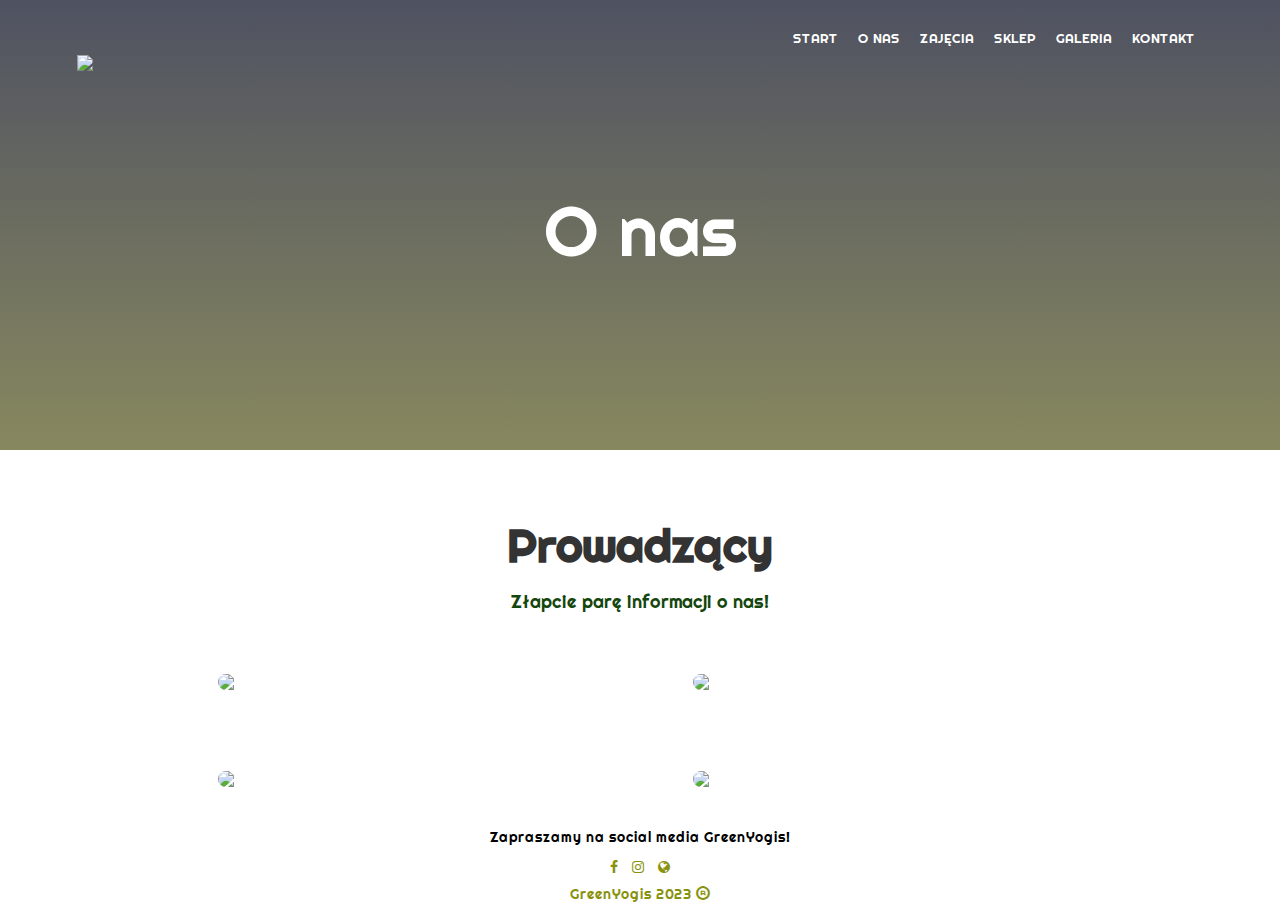
==== about.html @ d32f1602 "first" ====
<!DOCTYPE html>
<html>
<head>
    <meta name="viewport" content="width=device-width, initial-scale=1.0">
    <title>GreenYogis</title>
    <link rel="stylesheet" href="style.css">
    <link rel="preconnect" href="https://fonts.googleapis.com">
    <link rel="preconnect" href="https://fonts.gstatic.com" crossorigin>
    <link href="https://fonts.googleapis.com/css2?family=Righteous&display=swap" rel="stylesheet">
    <link rel="stylesheet" href="https://maxcdn.bootstrapcdn.com/bootstrap/3.3.7/css/bootstrap.min.css">
    <link rel="stylesheet" href="https://cdnjs.cloudflare.com/ajax/libs/font-awesome/4.7.0/css/font-awesome.min.css">
</head>

<body>
    <!-- start -->
    <section class="sub-header">
    
        <nav>
            <div class="nav-links" id="navLinks">
                <i class="glyphicon glyphicon-remove" onclick="hideMenu()"></i>
                <ul>
                    <li><a href = "index.html"> START</a></li>
                    <li><a href = "about.html"> O NAS</a></li>
                    <li><a href = "courses.html"> ZAJĘCIA</a></li>
                    <li><a href = "shop.html"> SKLEP</a></li>
                    <li><a href = "photos.html"> GALERIA</a></li>
                    <li><a href = "contact.html"> KONTAKT</a></li>
                </ul>

            </div>
            <a href="index.html"><img src="images/logo.png"></a>
          
            <i class="glyphicon glyphicon-chevron-left" onclick="showMenu()"></i>

        </nav>

        <div class="text-box">
            <h1>
                O nas
            </h1>
        </div>

    </section>

    <!-- JS for menu -->
    <script>
        var navLinks = document.getElementById("navLinks")

        function showMenu(){
            navLinks.style.right = "0";
        }
        function hideMenu(){
            navLinks.style.right = "-70%";
        }


    </script>
<!-- bio -->
<section class="bio">
    <h1>Prowadzący</h1>
    <p>Złapcie parę informacji o nas!</p>

    <div class="row">
        <div class="bio-col">
            <img src="images/przemek.jpeg">
            <a href="przemek.html">
                <div class="layer">
                    <h3>Przemek</h3>
                </div>
            </a>
        </div>
        <div class="bio-col">
            <img src="images/janek.jpeg">
            <a href="janek.html">
                <div class="layer">
                    <h3>Janek</h3>
                </div>
            </a>

        </div>
    </div>
    <div class="row">
        <div class="bio-col">
            <img src="images/dominika.jpg">
            <a href="domnika.html">
                <div class="layer">
                    <h3>Dominika</h3>
                </div>
            </a>
        </div>
        <div class="bio-col">
            <img src="images/angela.jpg">
            <a href="angela.html">
                <div class="layer">
                    <h3>Angela</h3>
                </div>
            </a>

        </div>
    </div>
</section>


    <!-- footer -->
    <section class="footer">
        <p class="invite">Zapraszamy na social media GreenYogis!</p>
        <div class="icons">
            <a href="https://www.facebook.com/profile.php?id=100077419555698" target="_blank">
                <i class="fa fa-facebook"></i>
            </a>
            <a href="https://www.instagram.com/green.yogis/" target="_blank">
                <i class="fa fa-instagram"></i>
            </a>
            <a href="https://goo.gl/maps/QxFZ5XkYLD5A6iQ28" target="_blank">
                <i class="fa fa-globe"></i>
            </a>
            
        </div>
        <p>
            GreenYogis 2023
            <i class="glyphicon glyphicon-registration-mark"></i>
        </p>
    </section>

</body>
</html>
---- style.css ----
*{
    margin: 0;
    padding: 0;
    font-family: 'Righteous', cursive;
}

.header{
    min-height: 100vh;
    width: 100%;
    background-image: linear-gradient(rgba(4,9,30,0.7), rgba(85, 85, 27, 0.302)),url(images/banner.jpg);
    background-position: center;
    background-size: cover;
    position: relative;
}

nav{
    display: flex;
    padding: 2% 6%;
    justify-content: space-between;
    align-items: top;
}

.header nav img{
    width: 145px;
    margin-top: -15px;
}

.nav-links{
    flex: 1;
    text-align: right;
}

.nav-links ul li{
    list-style: none;
    display: inline-block;
    padding: 2px 8px;
    position: relative;
}
.nav-links ul li a{
    color: #fff;
    text-decoration: none;
    font-size: 13px;
}

.header .nav-links ul li a{
    font-size: 17px;
}

.nav-links ul li::after{
    content: '';
    width: 0%;
    height: 2px;
    background: #89920d;
    display: block;
    margin: auto;
    transition: 0.5s;
}

.nav-links ul li:hover::after{
    width: 100%;
}

.text-box{
    width: 90%;
    color: #fff;
    position: absolute;
    top: 50%;
    left: 50%;
    transform: translate(-50%, -50%);
    text-align: center;
}

.text-box h1{
    font-size: 82px;
}

.text-box p{
    margin: 10px 0px 40px;
    font-size: 40px;
    color: #fff;
}

.text-box a{
    font-size: 16px;
    color: #fff;
}

.hero-btn{
    display: inline-block;
    text-decoration: none;
    color: #fff;
    border: 1px solid #fff;
    padding: 12px 34px;
    font-size: 13px;
    background: transparent;
    position: relative;
    cursor: pointer; 
}

.hero-btn:hover{
    border: 1px solid #bbc096;
    background: #3d3d194d;
    transition: 1s;
    color: #f0f0f0;;
}

nav .glyphicon{
    display: none;
}


@media(max-width: 800px){
    .text-box h1{
        font-size: 35px;
    }

    .header .text-box h1{
        font-size: 60px;
    }

    .text-box p{
        font-size: 18px;
    }

    nav img{
        width: 160px;
    }


    .nav-links ul li{
        display: block;
    }

    .nav-links{
        background: #bbc096;
        position: fixed;
        height: 100vh;
        width: 52%;
        top: 0;
        right: -52%;
        text-align: left;
        z-index: 2;
        transition: 1s;
    }

    nav .glyphicon {
        display: block;
        color: #89920d;
        margin: 10%;
        font-size: 22px;
        right: -70%;
        cursor: pointer;
    }

    nav .glyphicon-chevron-left{
        position: absolute;
        right: -5%;
        top: 5%;
        transform: translateY(-275%);
    }
   
    .nav-links ul{
        padding: 30px;
    }

    .hero-btn {
        padding: 4px 10px;
        font-size: 16px !important;
    }

}


/* info */

.courses{
    width: 80%;
    margin: auto;
    text-align: center;
    padding-top: 100px;
}

.courses h1{
    font-size: 46px;
    font-weight: 600;
}

.courses h3{
    font-size: 28px;
    font-weight: 500;
    text-align: center;
    margin: 10px 0;
}

.courses p{
    color: #14460d;
    font-size: 14px;
    font-weight: 300;
    line-height: 22px;
    padding: 10px;
}

.row{
    margin-top: 5%;
    display: flex;
    justify-content: space-between;
}

.courses-col{
    flex-basis: 31%;
    background: #dae2de;
    border-radius: 10px;
    margin-bottom: 5%;
    padding: 20px 12px;
    box-sizing: border-box;
}

.courses-col:hover{
    box-shadow: 0 0 20px 0px rgba(0,0,0,0.2);
}

@media(max-width:800px){
    .row{
        flex-direction: column;
    }
    
}

/* bio */

.bio{
    width: 80%;
    margin: auto;
    text-align: center;
    padding-top: 50px;
}

.bio h1{
    font-size: 46px;
    font-weight: 600;
}

.bio p{
    color: #14460d;
    font-size: 18px;
    font-weight: 300;
    line-height: 22px;
    padding: 10px; 
}

.bio-col{
    flex-basis: 35%;
    border-radius: 10px;
    margin-bottom: 30px;
    position: relative;
    overflow: hidden;
}

.bio-col img{
    width: 100%;
    display: block;
}

.layer{
    background: transparent;
    height: 100%;
    width: 100%;
    position: absolute;
    left: 0;
    top: 0;
    transition: 0.5s;
}

.layer:hover{
    background: rgba(85, 85, 27, 0.302);
}

.layer h3{
    color: #a9d6a5;
    width: 100%;
    font-weight: 500;
    font-size: 26px;
    top: 0;
    position: absolute;
}


/* testimonials */

.testimonials{
    width: 80%;
    margin: auto;
    padding-top: 100px;
    text-align: center;
}

.testimonial-col{
    flex-basis: 40%;
    margin-bottom: 5%;
    text-align: left;
    border-radius: 10px;
    background: #dae2de;
    padding: 25px;
    cursor: pointer;
    display: flex;
}

.testimonial-col img{
    height: 40px;
    margin-left: 5px;
    margin-right: 30px;
    border-radius: 50%;
}

.testimonial-col p{
    padding: 0;
    font-size: 18px;
    font-weight: 100;
}

.testimonial-col h3{
    text-align: left;
    margin-top: 15px;
    font-size: 22px;
}

.testimonial-col .glyphicon{
    color: #6c7b74;
    margin-top: 10px;

}

@media(max-width: 800px) {
    .testimonial-col img{
        margin-left: 0;
        margin-right: 15px;
    }

    .testimonial-col{
        width: 80%;
        margin-left: 10%;
        margin-right: 10%;
    }
}

/* footer */

.footer{
    width: 100%;
    text-align: center;
    padding: 10px 0;
}

.footer h4{
    margin-top: 10px;
    margin-bottom: 5px;
    font-weight: 600;
}

.footer .icons .fa{
    margin-right: 5px;
    margin-left: 5px;
    margin-bottom: 10px;
    color: #89920d;
}

.footer p{
    color: #89920d;
}

.footer .invite{
    color: black;
}

/* about us page*/

.sub-header{
    height: 50vh;
    width: 100%;
    background-image: linear-gradient(rgba(4,9,30,0.7), rgba(85, 85, 27, 0.7)),url(images/about_banner.jpeg);
    background-position: center;
    background-size: cover;
    color: #fff;
    position: relative;
}

.sub-header nav img{
    width: 110px;
    margin-top: -20px;
}

.sub-header h1{
    font-size: 70px;
}

.clr-btn{
    border: 1px solid #89920d;
    background: transparent;
    color:  #89920d;
}

.clr-btn:hover{
    color:#fff
}

@media(max-width: 800px) {
    .sub-header{
        height: 60vh;
    }
}

/* contact page */

.contact{
    width: 80%;
    margin: auto;
    padding: 60px 0;
    display: flex;
}


.contact-box{
    flex-basis: 30%;
    text-align: center;
    margin-top: -20px;
    margin-left: 40px;
}

.contact-box h3{
    background: #cccdbb;
    color: #fff;
    padding: 7px 0;
    font-size: 16px;
    margin-bottom: 10px;
}

.contact-box div{
    color: #bbc096;
    align-items: center;
    padding: 8px;
    box-sizing: border-box;
}

.contact-box span{
    margin-right: 10px;
}


.comment-box{
    border: 1px solid #14460d;
    margin-right: 20px;
    padding: 10px 20px;
    flex-basis: 60%;
    text-align: center;
}

.comment-box h3{
    text-align: left;
}

.comment-form input, .comment-form textarea{
    width: 100%;
    padding: 10px;
    margin: 15px 0;
    box-sizing: border-box;
    border: none;
    outline: none;
    background: #f0f0f0;
}

.comment-form button{
    margin: 10px 0;
}

@media(max-width: 800px) {
    .contact{
        display:block;
        text-align: center;
    }

    .contact-box{
        width: 100%;
        text-align: center;
        margin-top: 0;
        margin-left: 0;
    }

    .comment-box{
        border: 1px solid #14460d;
        margin-right: 0;
        padding: 10px 20px;
        width: 100%;
        text-align: center;
        margin-bottom: 80px;
    }
}
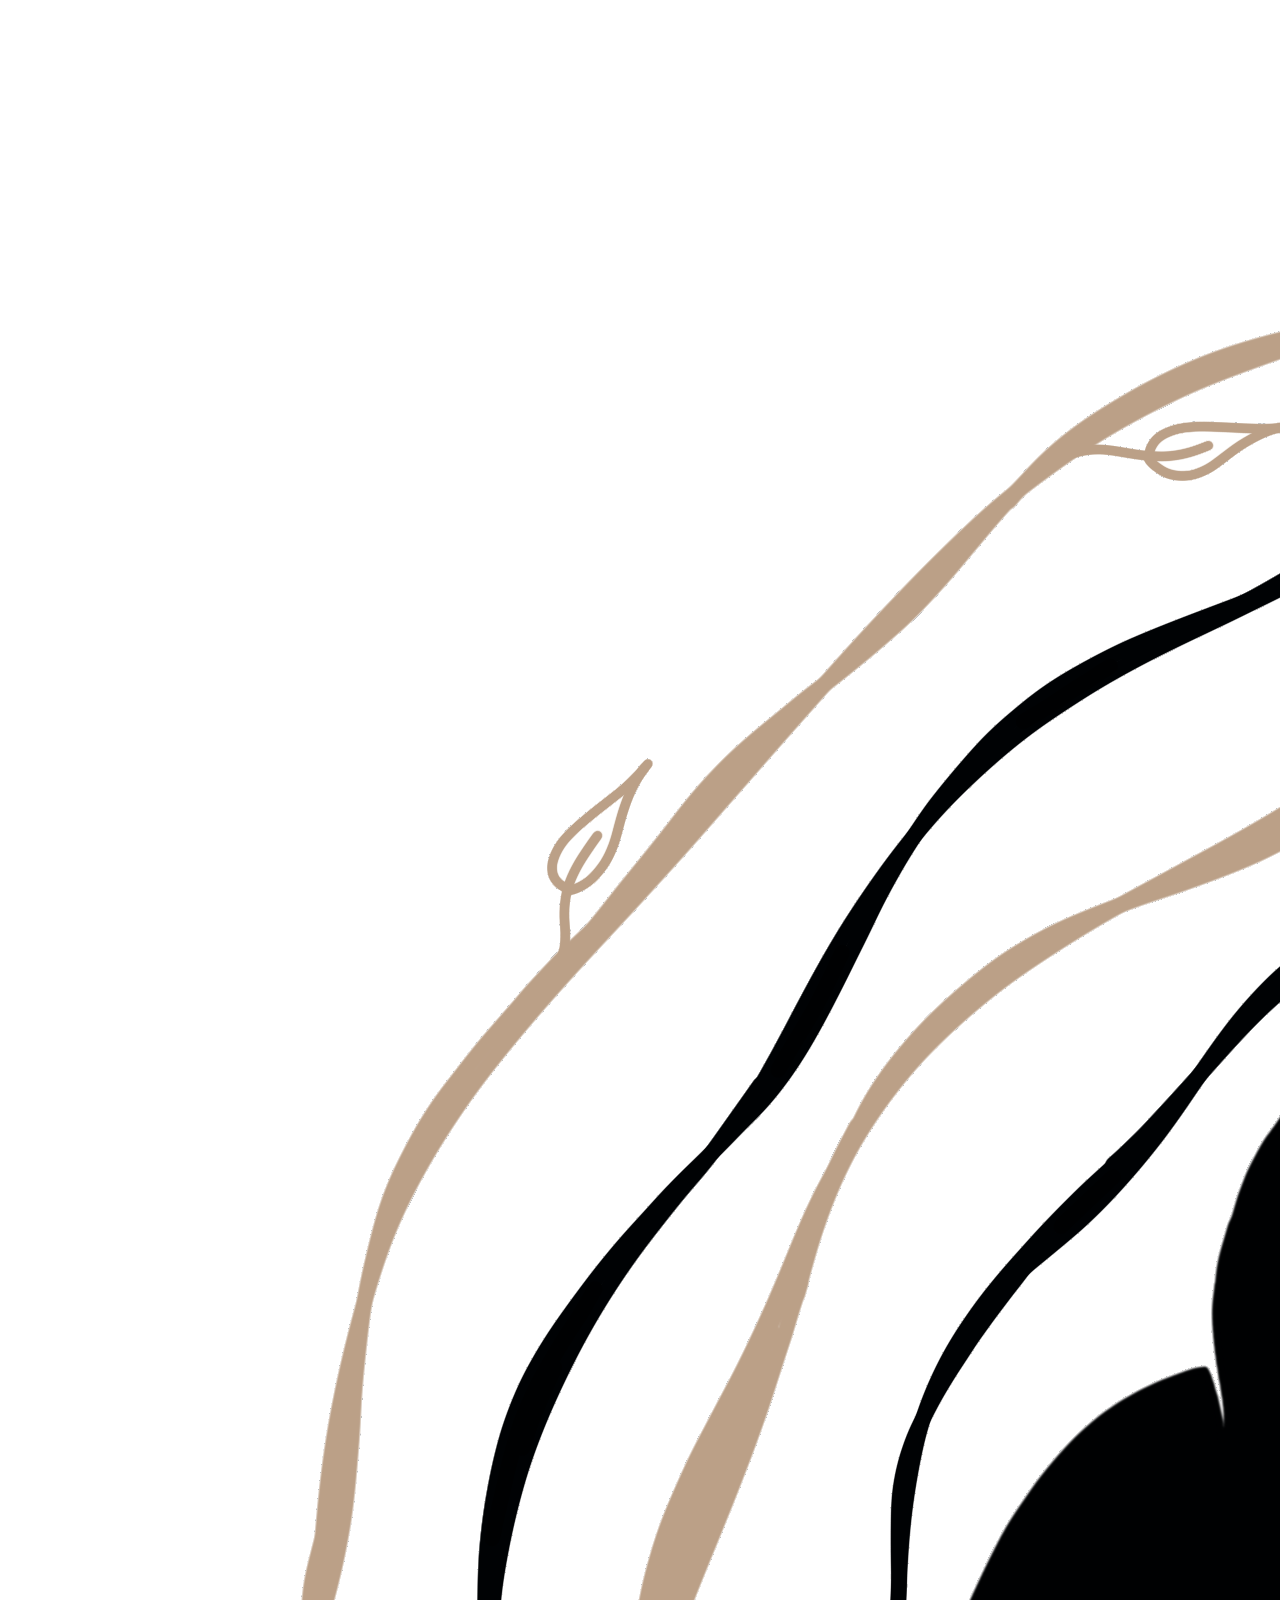
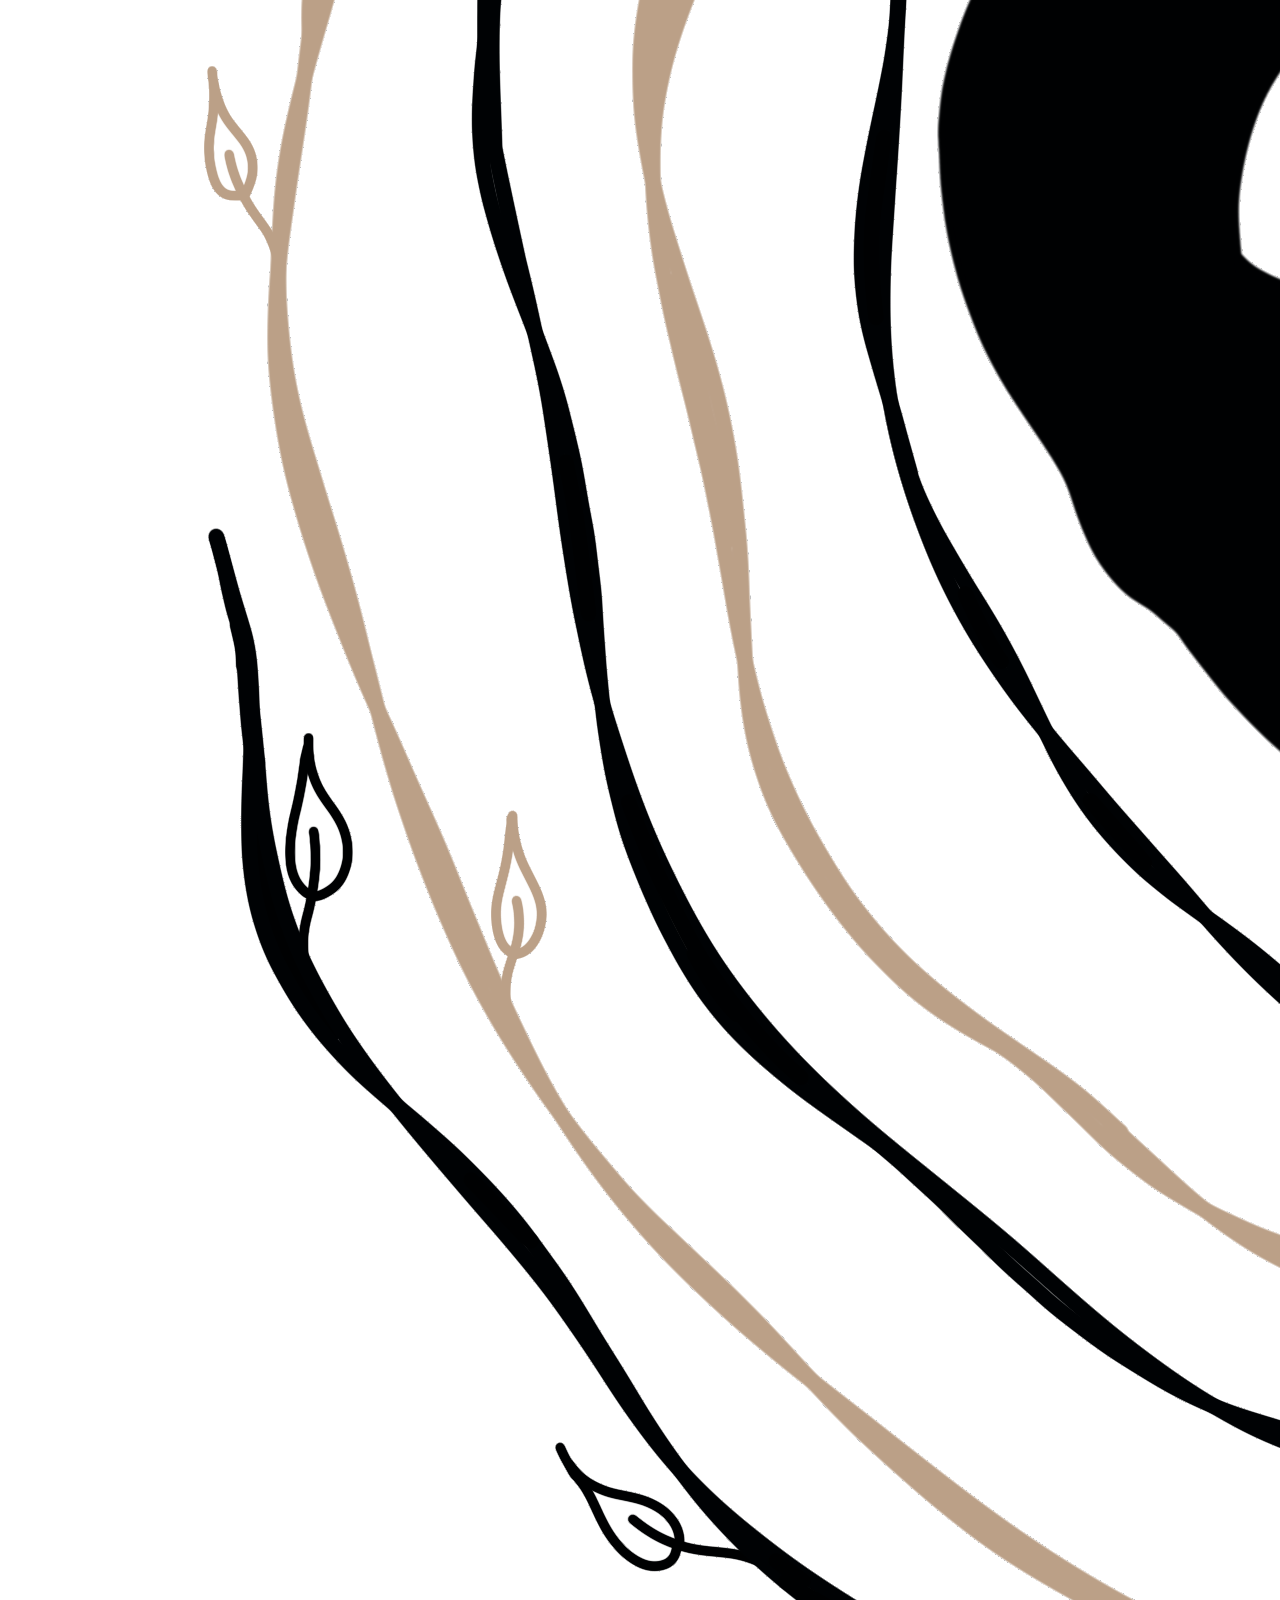
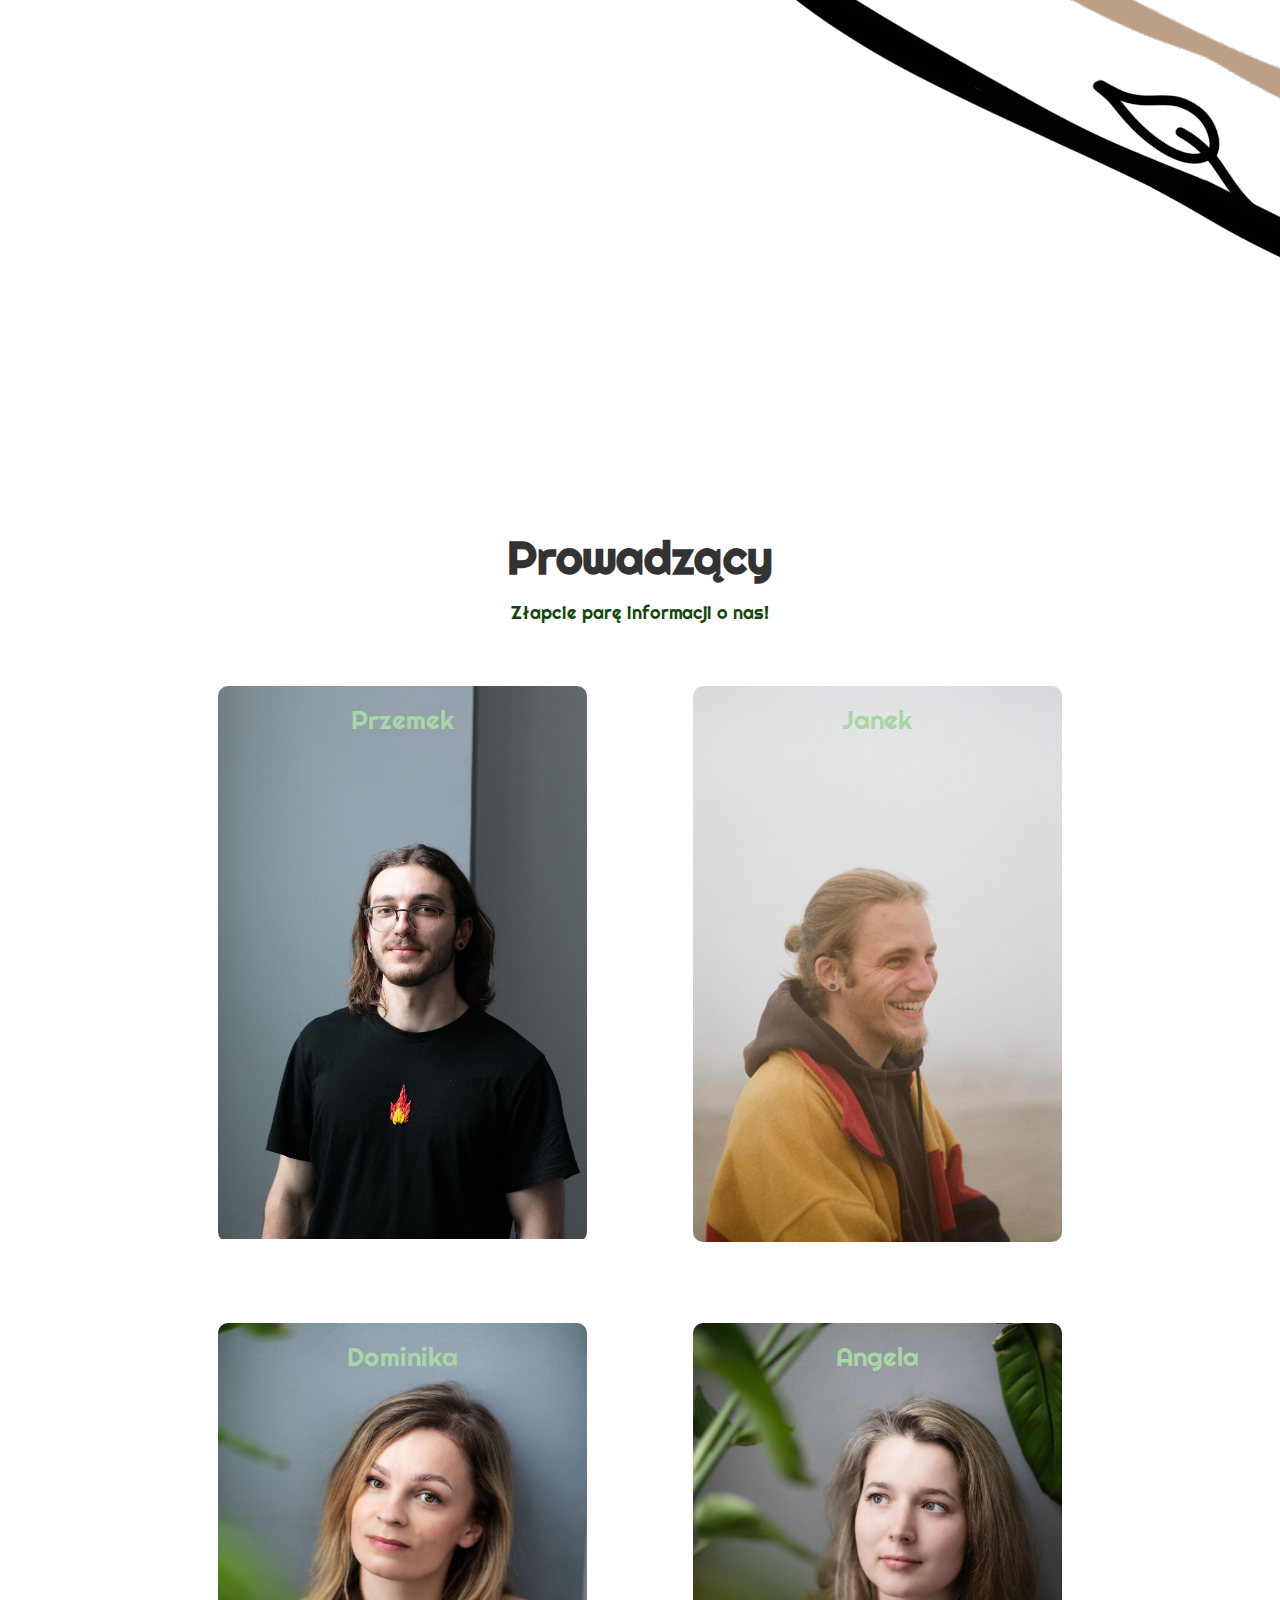
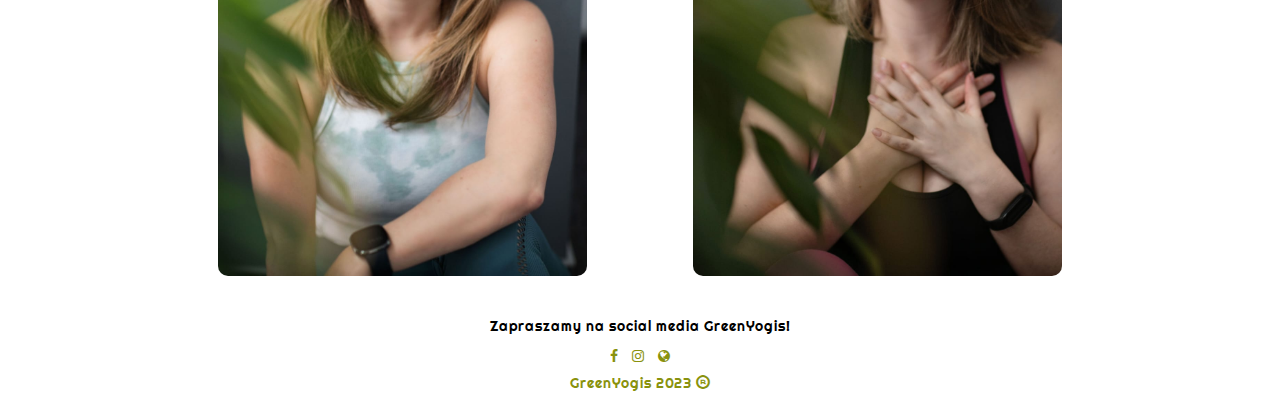
==== commit 6923cb4e: "simplification" ====
--- a/about.html
+++ b/about.html
@@ -12,49 +12,33 @@
 </head>
 
 <body>
-    <!-- start -->
-    <section class="sub-header">
-    
-        <nav>
-            <div class="nav-links" id="navLinks">
-                <i class="glyphicon glyphicon-remove" onclick="hideMenu()"></i>
-                <ul>
-                    <li><a href = "index.html"> START</a></li>
-                    <li><a href = "about.html"> O NAS</a></li>
-                    <li><a href = "courses.html"> ZAJĘCIA</a></li>
-                    <li><a href = "shop.html"> SKLEP</a></li>
-                    <li><a href = "photos.html"> GALERIA</a></li>
-                    <li><a href = "contact.html"> KONTAKT</a></li>
-                </ul>
+<!-- import header from header.html-->
+<section class="sub-header">
+    <div id="header-container"></div>
+    <script>
+        fetch('header.html')
+            .then(response => response.text())
+            .then(html => {
+                document.getElementById('header-container').outerHTML = html;})
+            
+            function showMenu() {
+            var navLinks = document.getElementById("navLinks");
+            navLinks.style.right = "0";
+            }
+            
+            function hideMenu() {
+                var navLinks = document.getElementById("navLinks");
+                navLinks.style.right = "-70%";
+            }
+            ;
+    </script>
 
-            </div>
-            <a href="index.html"><img src="images/logo.png"></a>
-          
-            <i class="glyphicon glyphicon-chevron-left" onclick="showMenu()"></i>
-
-        </nav>
-
-        <div class="text-box">
-            <h1>
-                O nas
-            </h1>
-        </div>
-
-    </section>
-
-    <!-- JS for menu -->
-    <script>
-        var navLinks = document.getElementById("navLinks")
-
-        function showMenu(){
-            navLinks.style.right = "0";
-        }
-        function hideMenu(){
-            navLinks.style.right = "-70%";
-        }
+    <div class="text-box">
+        <h1>O nas</h1>
+    </div>
+</section>
 
 
-    </script>
 <!-- bio -->
 <section class="bio">
     <h1>Prowadzący</h1>
@@ -102,25 +86,15 @@
 
 
     <!-- footer -->
-    <section class="footer">
-        <p class="invite">Zapraszamy na social media GreenYogis!</p>
-        <div class="icons">
-            <a href="https://www.facebook.com/profile.php?id=100077419555698" target="_blank">
-                <i class="fa fa-facebook"></i>
-            </a>
-            <a href="https://www.instagram.com/green.yogis/" target="_blank">
-                <i class="fa fa-instagram"></i>
-            </a>
-            <a href="https://goo.gl/maps/QxFZ5XkYLD5A6iQ28" target="_blank">
-                <i class="fa fa-globe"></i>
-            </a>
-            
-        </div>
-        <p>
-            GreenYogis 2023
-            <i class="glyphicon glyphicon-registration-mark"></i>
-        </p>
-    </section>
+    <div id="footer-container"></div>
+    <script>
+        // Fetch and include the footer using JavaScript
+        fetch('common/footer.html')
+            .then(response => response.text())
+            .then(html => {
+                document.getElementById('footer-container').innerHTML = html;
+            });
+    </script>
 
 </body>
 </html>--- a/style.css
+++ b/style.css
@@ -373,7 +373,7 @@
 }
 
 /* about us page*/
-
+/* 
 .sub-header{
     height: 50vh;
     width: 100%;
@@ -391,7 +391,7 @@
 
 .sub-header h1{
     font-size: 70px;
-}
+} */
 
 .clr-btn{
     border: 1px solid #89920d;
@@ -403,8 +403,33 @@
     color:#fff
 }
 
+/* @media(max-width: 800px) {
+    .sub-header{
+        height: 60vh;
+    }
+} */
+
+.header-container{
+    height: 50vh;
+    width: 100%;
+    background-image: linear-gradient(rgba(4,9,30,0.7), rgba(85, 85, 27, 0.7)),url(images/about_banner.jpeg);
+    background-position: center;
+    background-size: cover;
+    color: #fff;
+    position: relative;
+}
+
+.header-container nav img{
+    width: 110px;
+    margin-top: -20px;
+}
+
+.header-container h1{
+    font-size: 70px;
+}
+
 @media(max-width: 800px) {
-    .sub-header{
+    .header-container{
         height: 60vh;
     }
 }
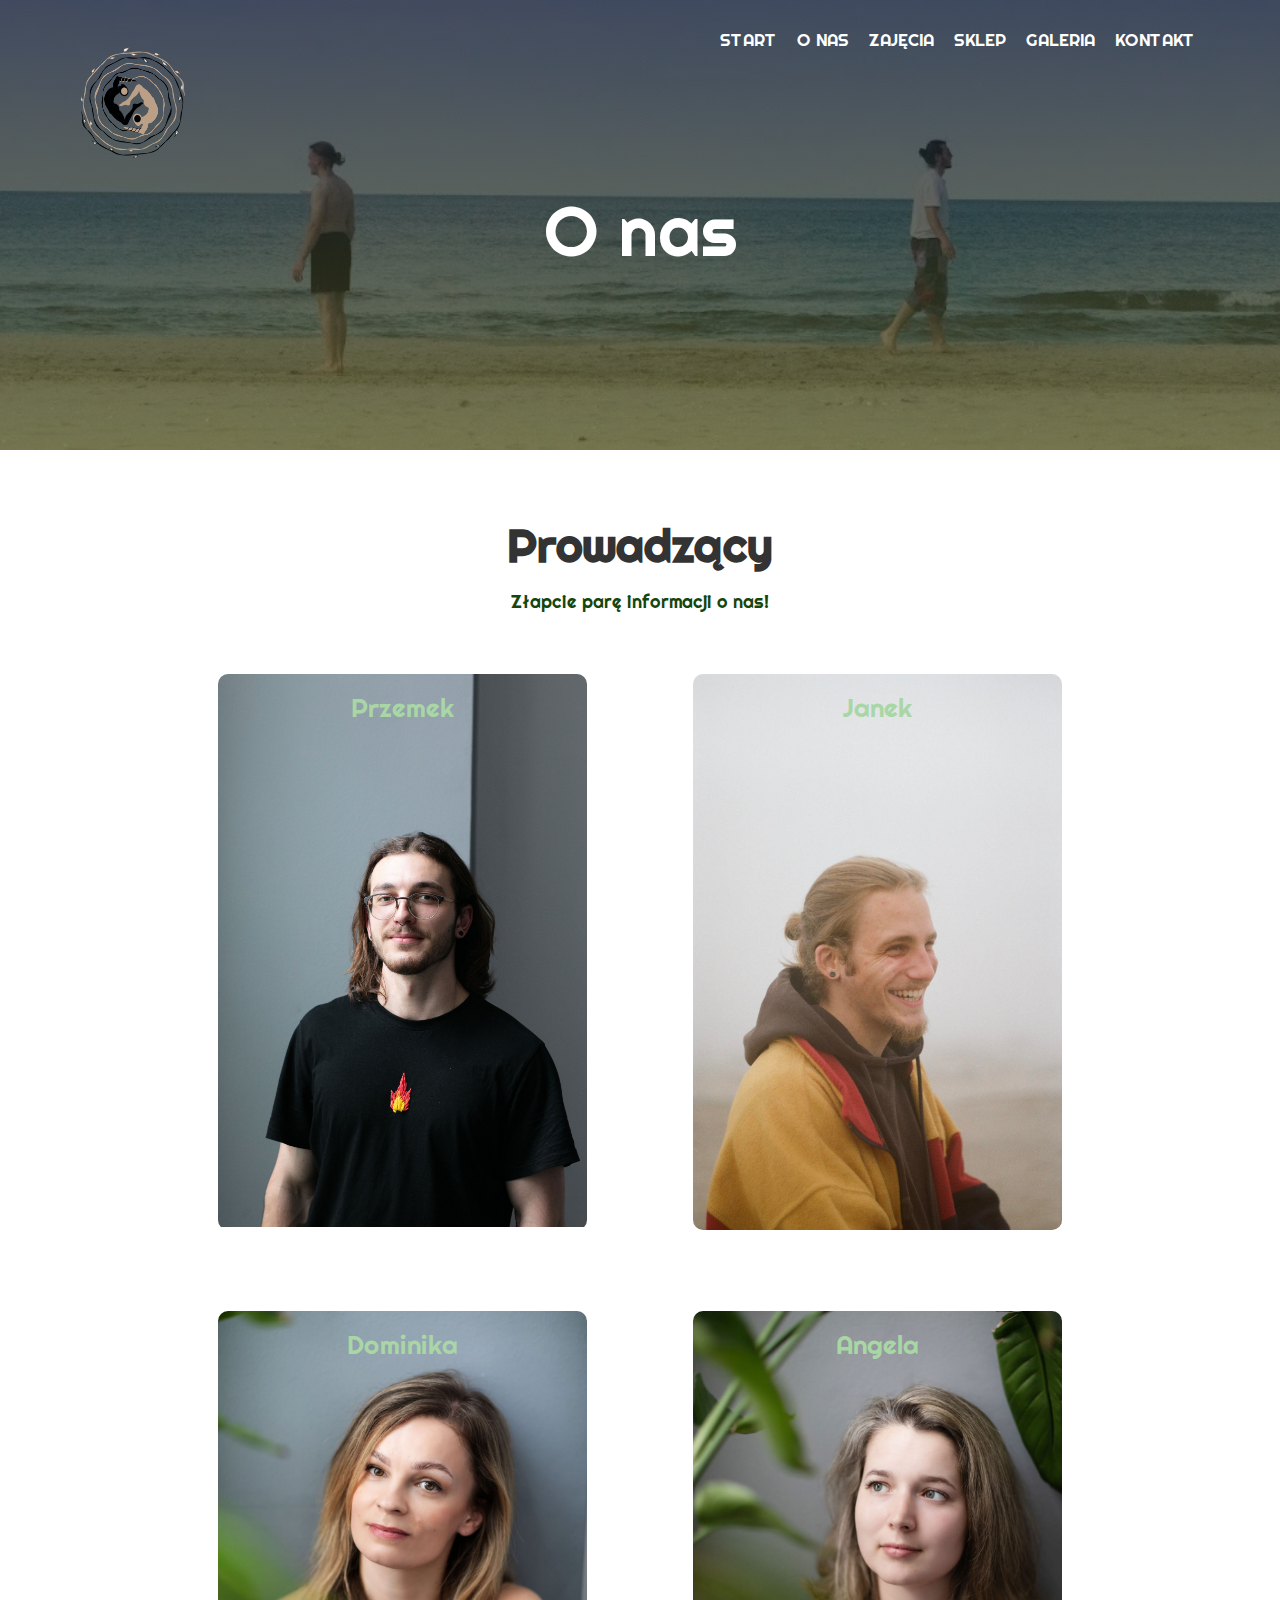
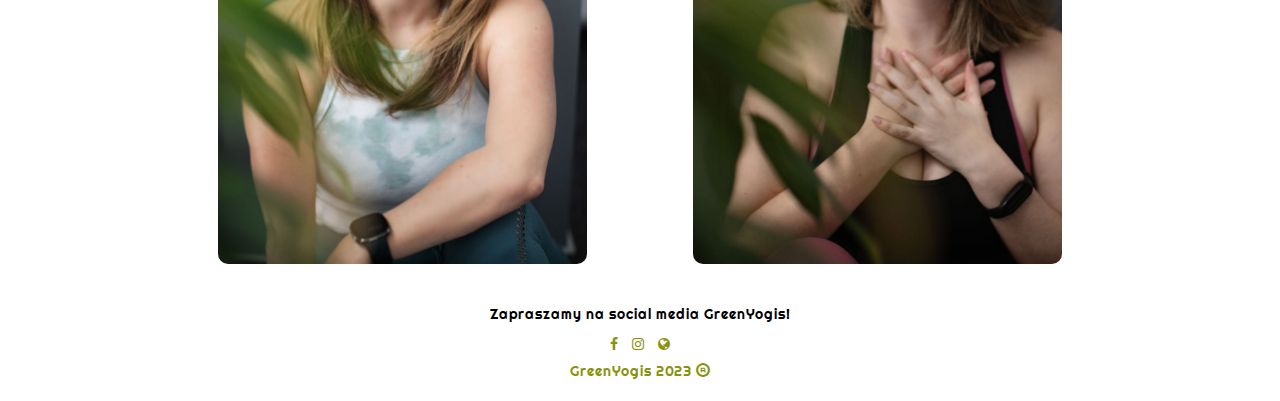
==== commit b709a835: "changes" ====
--- a/about.html
+++ b/about.html
@@ -16,7 +16,7 @@
 <section class="sub-header">
     <div id="header-container"></div>
     <script>
-        fetch('header.html')
+        fetch('common/header.html')
             .then(response => response.text())
             .then(html => {
                 document.getElementById('header-container').outerHTML = html;})
--- a/style.css
+++ b/style.css
@@ -39,10 +39,6 @@
 .nav-links ul li a{
     color: #fff;
     text-decoration: none;
-    font-size: 13px;
-}
-
-.header .nav-links ul li a{
     font-size: 17px;
 }
 
@@ -373,7 +369,7 @@
 }
 
 /* about us page*/
-/* 
+
 .sub-header{
     height: 50vh;
     width: 100%;
@@ -391,7 +387,7 @@
 
 .sub-header h1{
     font-size: 70px;
-} */
+}
 
 .clr-btn{
     border: 1px solid #89920d;
@@ -403,36 +399,12 @@
     color:#fff
 }
 
-/* @media(max-width: 800px) {
+@media(max-width: 800px) {
     .sub-header{
         height: 60vh;
     }
-} */
-
-.header-container{
-    height: 50vh;
-    width: 100%;
-    background-image: linear-gradient(rgba(4,9,30,0.7), rgba(85, 85, 27, 0.7)),url(images/about_banner.jpeg);
-    background-position: center;
-    background-size: cover;
-    color: #fff;
-    position: relative;
-}
-
-.header-container nav img{
-    width: 110px;
-    margin-top: -20px;
-}
-
-.header-container h1{
-    font-size: 70px;
-}
-
-@media(max-width: 800px) {
-    .header-container{
-        height: 60vh;
-    }
-}
+}
+
 
 /* contact page */
 
